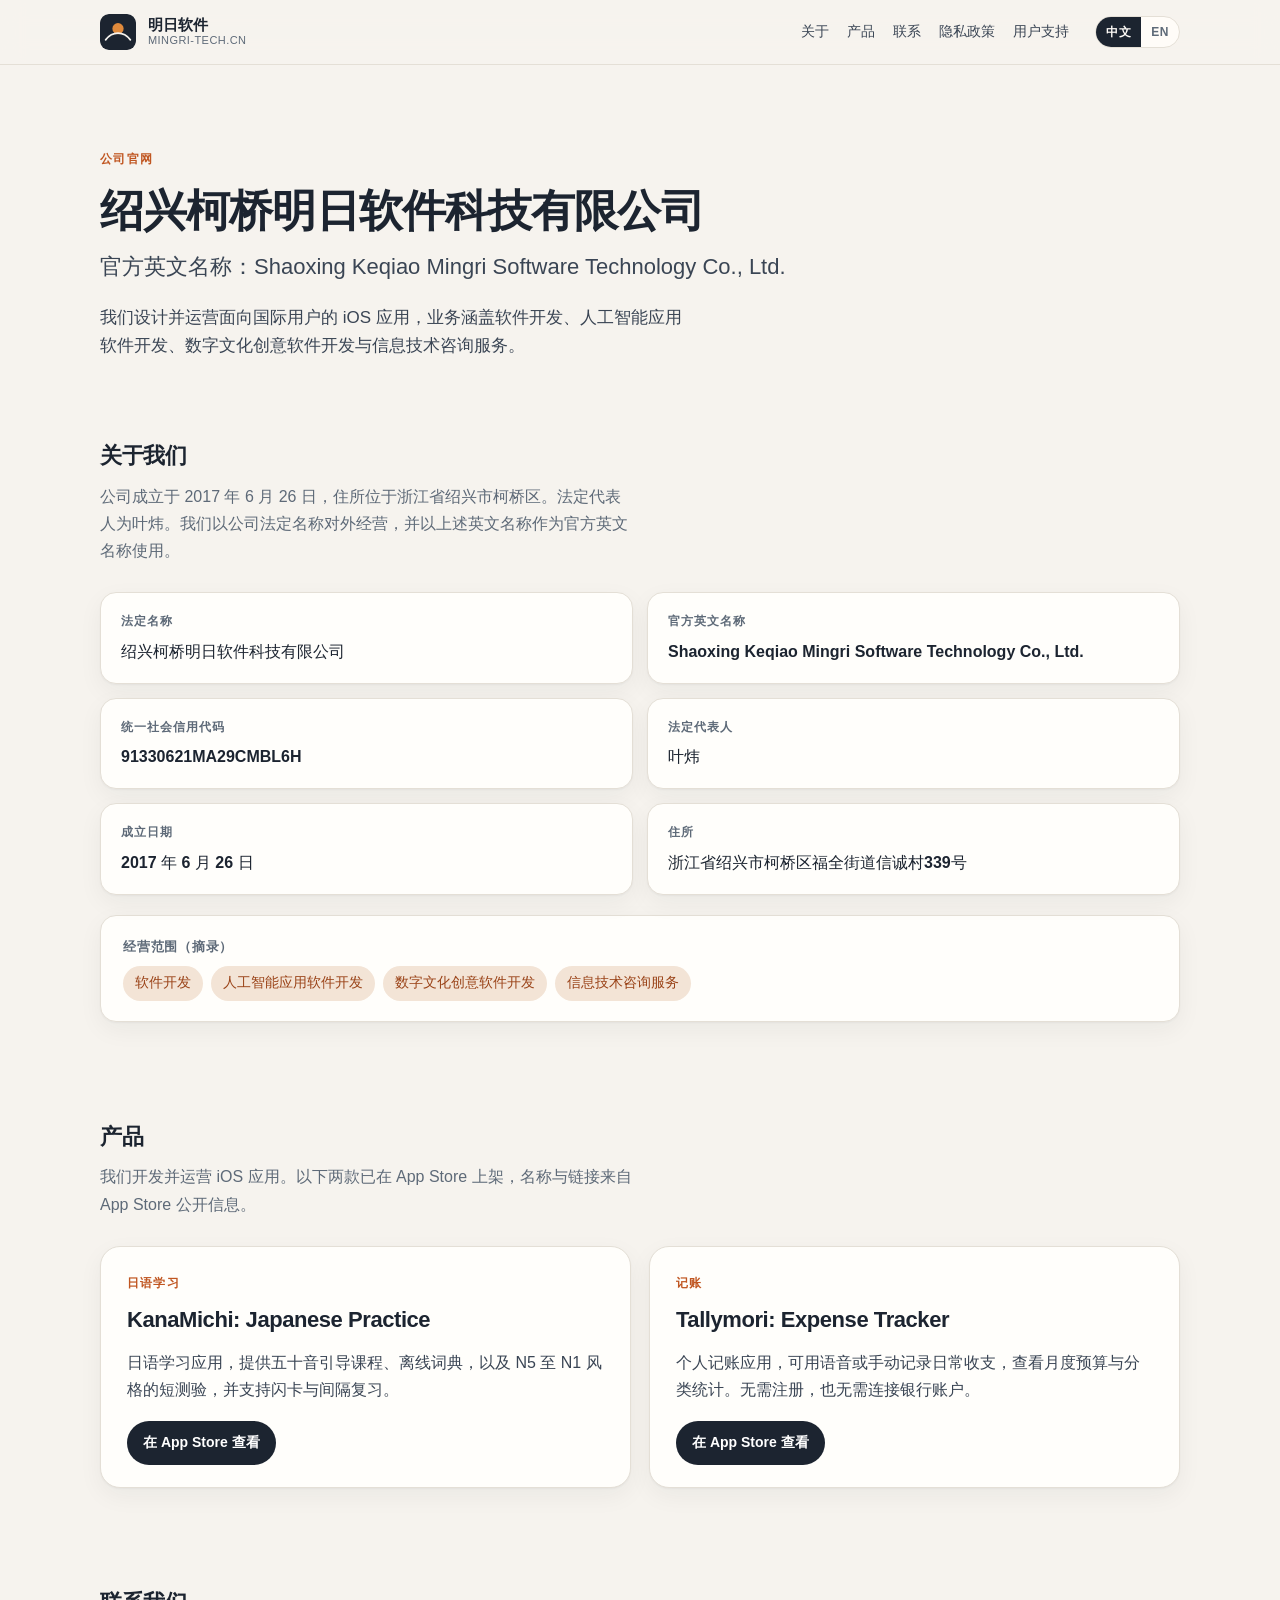
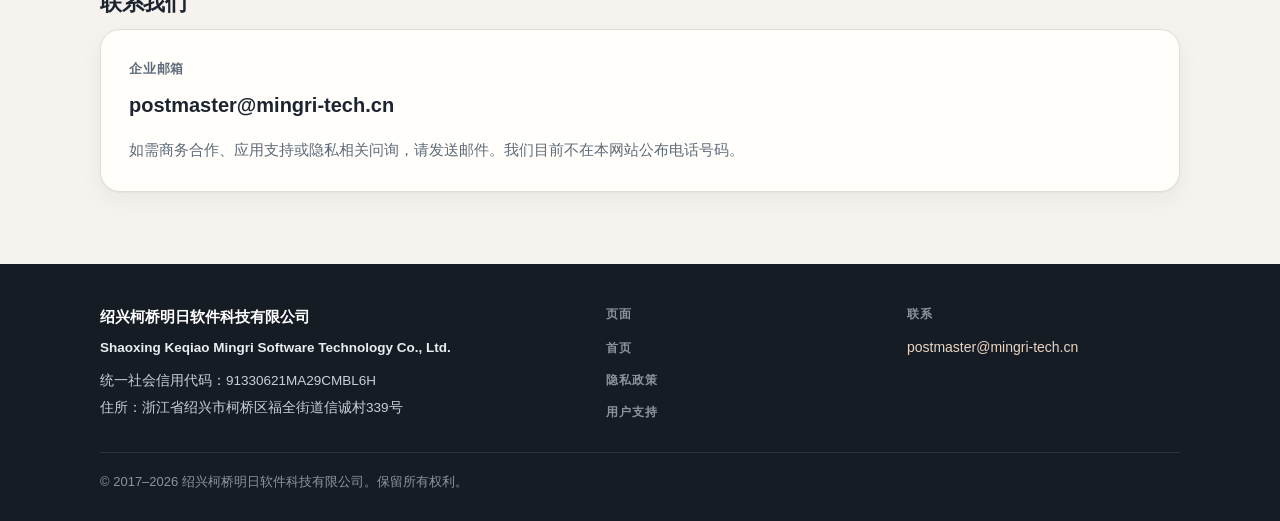
==== index.html @ 7a25061c "Initial site" ====
<!DOCTYPE html>
<html lang="zh-CN">
<head>
  <meta charset="utf-8">
  <meta name="viewport" content="width=device-width, initial-scale=1">
  <title>绍兴柯桥明日软件科技有限公司 · Mingri Software</title>
  <meta name="description" content="绍兴柯桥明日软件科技有限公司（官方英文名称：Shaoxing Keqiao Mingri Software Technology Co., Ltd.）是一家从事软件开发与信息技术咨询的公司，开发日语学习与记账等 iOS 应用。">
  <link rel="icon" href="favicon.svg" type="image/svg+xml">
  <link rel="canonical" href="https://mingri-tech.cn/">
  <link rel="stylesheet" href="styles.css">
</head>
<body>
  <header class="site-header">
    <div class="wrap header-inner">
      <a class="brand" href="index.html">
        <img class="mark" src="favicon.svg" width="36" height="36" alt="">
        <span class="brand-text">
          <span class="brand-name zh">明日软件</span>
          <span class="brand-name en">Mingri Software</span>
          <span class="brand-sub">mingri-tech.cn</span>
        </span>
      </a>
      <nav class="nav" aria-label="Primary">
        <a href="index.html#about"><span class="zh">关于</span><span class="en">About</span></a>
        <a href="index.html#products"><span class="zh">产品</span><span class="en">Products</span></a>
        <a href="index.html#contact"><span class="zh">联系</span><span class="en">Contact</span></a>
        <a href="privacy.html"><span class="zh">隐私政策</span><span class="en">Privacy</span></a>
        <a href="support.html"><span class="zh">用户支持</span><span class="en">Support</span></a>
        <div class="lang-toggle" role="group" aria-label="Language">
          <button type="button" data-lang-btn="zh" aria-pressed="true">中文</button>
          <button type="button" data-lang-btn="en" aria-pressed="false">EN</button>
        </div>
      </nav>
    </div>
  </header>

  <main>
    <section class="hero">
      <div class="wrap">
        <p class="eyebrow zh">公司官网</p>
        <p class="eyebrow en">Official website</p>
        <h1>绍兴柯桥明日软件科技有限公司</h1>
        <p class="official-en zh">官方英文名称：Shaoxing Keqiao Mingri Software Technology Co., Ltd.</p>
        <p class="official-en en">Official English name: Shaoxing Keqiao Mingri Software Technology Co., Ltd.</p>
        <p class="lede zh">我们设计并运营面向国际用户的 iOS 应用，业务涵盖软件开发、人工智能应用软件开发、数字文化创意软件开发与信息技术咨询服务。</p>
        <p class="lede en">We design and operate iOS apps for international users. Our business includes software development, AI application software, digital creative software, and information-technology consulting.</p>
      </div>
    </section>

    <section id="about">
      <div class="wrap">
        <h2 class="zh">关于我们</h2>
        <h2 class="en">About us</h2>
        <p class="section-lead zh">公司成立于 2017 年 6 月 26 日，住所位于浙江省绍兴市柯桥区。法定代表人为叶炜。我们以公司法定名称对外经营，并以上述英文名称作为官方英文名称使用。</p>
        <p class="section-lead en">The company was founded on 26 June 2017 and is located in Keqiao District, Shaoxing, Zhejiang Province, China. The legal representative is Ye Wei (叶炜). We operate under the legal Chinese name above, and use Shaoxing Keqiao Mingri Software Technology Co., Ltd. as the official English name.</p>

        <dl class="facts">
          <div class="fact">
            <dt class="zh">法定名称</dt><dt class="en">Legal name</dt>
            <dd>绍兴柯桥明日软件科技有限公司</dd>
          </div>
          <div class="fact">
            <dt class="zh">官方英文名称</dt><dt class="en">Official English name</dt>
            <dd>Shaoxing Keqiao Mingri Software Technology Co., Ltd.</dd>
          </div>
          <div class="fact">
            <dt class="zh">统一社会信用代码</dt><dt class="en">Unified Social Credit Code</dt>
            <dd>91330621MA29CMBL6H</dd>
          </div>
          <div class="fact">
            <dt class="zh">法定代表人</dt><dt class="en">Legal representative</dt>
            <dd class="zh">叶炜</dd>
            <dd class="en">Ye Wei (叶炜)</dd>
          </div>
          <div class="fact">
            <dt class="zh">成立日期</dt><dt class="en">Date of establishment</dt>
            <dd class="zh">2017 年 6 月 26 日</dd>
            <dd class="en">26 June 2017</dd>
          </div>
          <div class="fact">
            <dt class="zh">住所</dt><dt class="en">Registered address</dt>
            <dd class="zh">浙江省绍兴市柯桥区福全街道信诚村339号</dd>
            <dd class="en">No. 339, Xincheng Village, Fuquan Subdistrict, Keqiao District, Shaoxing, Zhejiang Province, China</dd>
          </div>
        </dl>

        <div class="scope">
          <p class="zh">经营范围（摘录）</p>
          <p class="en">Business scope (excerpt)</p>
          <ul>
            <li class="zh">软件开发</li><li class="en">Software development</li>
            <li class="zh">人工智能应用软件开发</li><li class="en">AI application software development</li>
            <li class="zh">数字文化创意软件开发</li><li class="en">Digital creative software development</li>
            <li class="zh">信息技术咨询服务</li><li class="en">Information-technology consulting</li>
          </ul>
        </div>
      </div>
    </section>

    <section id="products">
      <div class="wrap">
        <h2 class="zh">产品</h2>
        <h2 class="en">Products</h2>
        <p class="section-lead zh">我们开发并运营 iOS 应用。以下两款已在 App Store 上架，名称与链接来自 App Store 公开信息。</p>
        <p class="section-lead en">We develop and operate iOS apps. The two titles below are listed on the App Store; names and links are taken from public App Store listings.</p>

        <div class="products">
          <article class="product">
            <div class="product-kicker zh">日语学习</div>
            <div class="product-kicker en">Japanese learning</div>
            <h3>KanaMichi: Japanese Practice</h3>
            <p class="zh">日语学习应用，提供五十音引导课程、离线词典，以及 N5 至 N1 风格的短测验，并支持闪卡与间隔复习。</p>
            <p class="en">A Japanese-learning app with guided hiragana and katakana lessons, an offline dictionary, and short JLPT-style quizzes from N5 to N1, plus flashcards and spaced review.</p>
            <a class="store-link" href="https://apps.apple.com/app/kanamichi-japanese-practice/id6822187672" rel="noopener noreferrer">
              <span class="zh">在 App Store 查看</span>
              <span class="en">View on the App Store</span>
            </a>
          </article>
          <article class="product">
            <div class="product-kicker zh">记账</div>
            <div class="product-kicker en">Expense tracking</div>
            <h3>Tallymori: Expense Tracker</h3>
            <p class="zh">个人记账应用，可用语音或手动记录日常收支，查看月度预算与分类统计。无需注册，也无需连接银行账户。</p>
            <p class="en">A personal expense tracker with voice or manual entry, monthly budgets, and category summaries. No sign-up or bank connection is required.</p>
            <a class="store-link" href="https://apps.apple.com/app/tallymori-expense-tracker/id6826859435" rel="noopener noreferrer">
              <span class="zh">在 App Store 查看</span>
              <span class="en">View on the App Store</span>
            </a>
          </article>
        </div>
      </div>
    </section>

    <section id="contact">
      <div class="wrap">
        <h2 class="zh">联系我们</h2>
        <h2 class="en">Contact</h2>
        <div class="contact-card">
          <div class="label zh">企业邮箱</div>
          <div class="label en">Company email</div>
          <a class="mail" href="mailto:postmaster@mingri-tech.cn">postmaster@mingri-tech.cn</a>
          <p class="note zh">如需商务合作、应用支持或隐私相关问询，请发送邮件。我们目前不在本网站公布电话号码。</p>
          <p class="note en">Please use this address for business inquiries, app support, or privacy questions. We do not publish a phone number on this website.</p>
        </div>
      </div>
    </section>
  </main>
  <footer class="site-footer">
    <div class="wrap">
      <div class="footer-grid">
        <div>
          <p class="footer-legal-name">绍兴柯桥明日软件科技有限公司</p>
          <p class="footer-meta" style="color:#e8edf2;font-weight:600;margin-bottom:10px;">Shaoxing Keqiao Mingri Software Technology Co., Ltd.</p>
          <p class="footer-meta zh">统一社会信用代码：91330621MA29CMBL6H</p>
          <p class="footer-meta en">Unified Social Credit Code: 91330621MA29CMBL6H</p>
          <p class="footer-meta zh">住所：浙江省绍兴市柯桥区福全街道信诚村339号</p>
          <p class="footer-meta en">Address: No. 339, Xincheng Village, Fuquan Subdistrict, Keqiao District, Shaoxing, Zhejiang Province, China</p>
        </div>
        <div class="footer-nav">
          <span class="zh">页面</span><span class="en">Pages</span>
          <a href="index.html"><span class="zh">首页</span><span class="en">Home</span></a>
          <a href="privacy.html"><span class="zh">隐私政策</span><span class="en">Privacy Policy</span></a>
          <a href="support.html"><span class="zh">用户支持</span><span class="en">Support</span></a>
        </div>
        <div class="footer-nav">
          <span class="zh">联系</span><span class="en">Contact</span>
          <a href="mailto:postmaster@mingri-tech.cn">postmaster@mingri-tech.cn</a>
        </div>
      </div>
      <p class="copy zh">© 2017–2026 绍兴柯桥明日软件科技有限公司。保留所有权利。</p>
      <p class="copy en">© 2017–2026 Shaoxing Keqiao Mingri Software Technology Co., Ltd. All rights reserved.</p>
      <!-- ICP备案号：待备案完成后在此展示，例如 浙ICP备XXXXXXXX号。当前站点托管于中国大陆以外，暂不需要备案。 -->
    </div>
  </footer>

  <script src="lang.js"></script>
</body>
</html>
---- styles.css ----
/* Mingri Software — company site */
:root {
  --ink: #1c2430;
  --ink-soft: #3a4554;
  --muted: #5e6a78;
  --paper: #f6f3ee;
  --white: #fffcf8;
  --line: #e4dfd6;
  --accent: #c05621;
  --accent-dark: #9a4318;
  --accent-soft: #f3e4d6;
  --card: #fffefb;
  --footer: #161c24;
  --ok: #2c5f4a;
  --warn: #8a5a12;
  --warn-bg: #f8efd8;
  --radius: 16px;
  --shadow: 0 1px 2px rgba(28, 36, 48, 0.04), 0 8px 24px rgba(28, 36, 48, 0.05);
  --max: 1080px;
  --font: -apple-system, BlinkMacSystemFont, "Segoe UI", "PingFang SC", "Hiragino Sans GB", "Noto Sans SC", "Microsoft YaHei", "Helvetica Neue", Arial, sans-serif;
}

* { box-sizing: border-box; }
html { scroll-behavior: smooth; }
body {
  margin: 0;
  font-family: var(--font);
  color: var(--ink);
  background: var(--paper);
  line-height: 1.7;
  -webkit-text-size-adjust: 100%;
}
img { max-width: 100%; height: auto; }
a { color: var(--accent); text-decoration: none; }
a:hover { text-decoration: underline; text-underline-offset: 3px; }
a:focus-visible, button:focus-visible {
  outline: 2px solid var(--accent);
  outline-offset: 3px;
}

html[lang="en"] .zh { display: none !important; }
html:not([lang="en"]) .en { display: none !important; }

.wrap { width: min(var(--max), calc(100% - 40px)); margin: 0 auto; }

/* Header */
.site-header {
  position: sticky;
  top: 0;
  z-index: 20;
  background: color-mix(in srgb, var(--paper) 88%, transparent);
  backdrop-filter: saturate(1.2) blur(12px);
  border-bottom: 1px solid var(--line);
}
.header-inner {
  display: flex;
  align-items: center;
  justify-content: space-between;
  gap: 20px;
  padding: 14px 0;
}
.brand {
  display: flex;
  align-items: center;
  gap: 12px;
  color: inherit;
  text-decoration: none;
  min-width: 0;
}
.brand:hover { text-decoration: none; }
.mark {
  width: 36px;
  height: 36px;
  flex: 0 0 36px;
  border-radius: 9px;
  display: block;
}
.brand-text { display: flex; flex-direction: column; line-height: 1.2; min-width: 0; }
.brand-name { font-weight: 650; font-size: 15px; letter-spacing: 0.01em; }
.brand-sub { font-size: 11px; color: var(--muted); letter-spacing: 0.04em; text-transform: uppercase; }

.nav {
  display: flex;
  align-items: center;
  gap: 4px 18px;
  flex-wrap: wrap;
  justify-content: flex-end;
}
.nav a {
  color: var(--ink-soft);
  font-size: 14px;
  font-weight: 500;
  text-decoration: none;
  padding: 4px 0;
}
.nav a:hover, .nav a[aria-current="page"] { color: var(--ink); }
.lang-toggle {
  display: inline-flex;
  align-items: center;
  margin-left: 8px;
  border: 1px solid var(--line);
  border-radius: 999px;
  overflow: hidden;
  background: var(--white);
}
.lang-toggle button {
  appearance: none;
  border: 0;
  background: transparent;
  color: var(--muted);
  font: inherit;
  font-size: 12px;
  font-weight: 600;
  letter-spacing: 0.04em;
  padding: 5px 10px;
  cursor: pointer;
}
.lang-toggle button[aria-pressed="true"] {
  background: var(--ink);
  color: var(--white);
}

/* Hero */
.hero { padding: 72px 0 28px; }
.eyebrow {
  display: inline-block;
  font-size: 12px;
  font-weight: 650;
  letter-spacing: 0.12em;
  text-transform: uppercase;
  color: var(--accent);
  margin-bottom: 16px;
}
.hero h1 {
  font-size: clamp(28px, 4.4vw, 44px);
  line-height: 1.2;
  letter-spacing: -0.02em;
  margin: 0 0 10px;
  font-weight: 700;
}
.official-en {
  font-size: clamp(17px, 2.2vw, 22px);
  color: var(--ink-soft);
  margin: 0 0 18px;
  font-weight: 500;
}
.lede { max-width: 62ch; color: var(--ink-soft); font-size: 17px; margin: 0; }

/* Sections */
section { padding: 48px 0; }
section h2 {
  font-size: 22px;
  margin: 0 0 8px;
  letter-spacing: -0.02em;
}
.section-lead { color: var(--muted); margin: 0 0 28px; max-width: 60ch; }

.facts {
  display: grid;
  grid-template-columns: repeat(2, 1fr);
  gap: 14px;
  margin-top: 28px;
}
.fact {
  background: var(--card);
  border: 1px solid var(--line);
  border-radius: var(--radius);
  padding: 18px 20px;
  box-shadow: var(--shadow);
}
.fact dt {
  font-size: 12px;
  letter-spacing: 0.08em;
  text-transform: uppercase;
  color: var(--muted);
  font-weight: 650;
  margin: 0 0 6px;
}
.fact dd { margin: 0; font-weight: 550; }

.scope {
  margin-top: 20px;
  background: var(--card);
  border: 1px solid var(--line);
  border-radius: var(--radius);
  padding: 20px 22px;
  box-shadow: var(--shadow);
}
.scope p { margin: 0 0 8px; color: var(--muted); font-size: 13px; letter-spacing: 0.06em; text-transform: uppercase; font-weight: 650; }
.scope ul { margin: 0; padding: 0; list-style: none; display: flex; flex-wrap: wrap; gap: 8px; }
.scope li {
  background: var(--accent-soft);
  color: var(--accent-dark);
  border-radius: 999px;
  padding: 6px 12px;
  font-size: 13.5px;
  font-weight: 550;
}

/* Products */
.products { display: grid; grid-template-columns: repeat(2, 1fr); gap: 18px; }
.product {
  background: var(--card);
  border: 1px solid var(--line);
  border-radius: 20px;
  padding: 26px 26px 22px;
  box-shadow: var(--shadow);
  display: flex;
  flex-direction: column;
  min-height: 100%;
}
.product-kicker {
  font-size: 12px;
  font-weight: 650;
  letter-spacing: 0.1em;
  text-transform: uppercase;
  color: var(--accent);
  margin-bottom: 8px;
}
.product h3 { margin: 0 0 10px; font-size: 22px; letter-spacing: -0.02em; }
.product p { margin: 0 0 18px; color: var(--ink-soft); flex: 1; }
.store-link {
  display: inline-flex;
  align-items: center;
  gap: 8px;
  align-self: flex-start;
  background: var(--ink);
  color: #fff;
  border-radius: 999px;
  padding: 10px 16px;
  font-size: 14px;
  font-weight: 600;
  text-decoration: none;
}
.store-link:hover { background: var(--accent-dark); text-decoration: none; color: #fff; }

/* Contact */
.contact-card {
  background: var(--card);
  border: 1px solid var(--line);
  border-radius: 20px;
  padding: 28px;
  box-shadow: var(--shadow);
  display: grid;
  gap: 8px;
}
.contact-card .label { color: var(--muted); font-size: 13px; font-weight: 650; letter-spacing: 0.06em; text-transform: uppercase; }
.contact-card a.mail { font-size: 20px; font-weight: 650; color: var(--ink); }
.note { color: var(--muted); margin: 8px 0 0; font-size: 14.5px; }

/* Legal / support typography */
.doc { padding: 48px 0 80px; }
.doc-head { margin-bottom: 28px; }
.doc h1 { font-size: clamp(26px, 3.6vw, 36px); margin: 0 0 10px; letter-spacing: -0.02em; }
.doc .meta { color: var(--muted); margin: 0; }
.review-banner {
  background: var(--warn-bg);
  border: 1px solid color-mix(in srgb, var(--warn) 28%, var(--line));
  color: #5c3d0c;
  border-radius: 14px;
  padding: 16px 18px;
  margin: 0 0 28px;
}
.review-banner strong { display: block; margin-bottom: 4px; }
.prose {
  background: var(--card);
  border: 1px solid var(--line);
  border-radius: 20px;
  padding: 8px 32px 32px;
  box-shadow: var(--shadow);
}
.prose h2 {
  font-size: 19px;
  margin: 32px 0 8px;
  padding-top: 8px;
  border-top: 1px solid var(--line);
}
.prose h2:first-child { border-top: 0; }
.prose p, .prose li { color: var(--ink-soft); }
.prose ul { padding-left: 1.2em; }
.faq h3 { font-size: 16.5px; margin: 22px 0 6px; }

/* Footer */
.site-footer {
  background: var(--footer);
  color: #c9cfd6;
  padding: 40px 0 28px;
  margin-top: 24px;
}
.site-footer a { color: #e8d5c4; }
.footer-grid {
  display: grid;
  grid-template-columns: 1.4fr 0.8fr 0.8fr;
  gap: 28px;
  padding-bottom: 28px;
  border-bottom: 1px solid #2a323c;
}
.footer-legal-name { color: #fff; font-weight: 650; font-size: 15px; margin: 0 0 8px; }
.footer-meta { margin: 0 0 4px; font-size: 13.5px; }
.footer-nav { display: flex; flex-direction: column; gap: 8px; font-size: 14px; }
.footer-nav span { color: #8b949e; font-size: 12px; letter-spacing: 0.08em; text-transform: uppercase; font-weight: 650; margin-bottom: 4px; }
.copy { font-size: 13px; color: #8b949e; margin: 18px 0 0; }

@media (max-width: 800px) {
  .facts, .products, .footer-grid { grid-template-columns: 1fr; }
  .hero { padding-top: 48px; }
  .header-inner { flex-wrap: wrap; }
  .nav { width: 100%; justify-content: flex-start; }
  .prose { padding: 4px 20px 24px; }
  .wrap { width: min(var(--max), calc(100% - 28px)); }
}
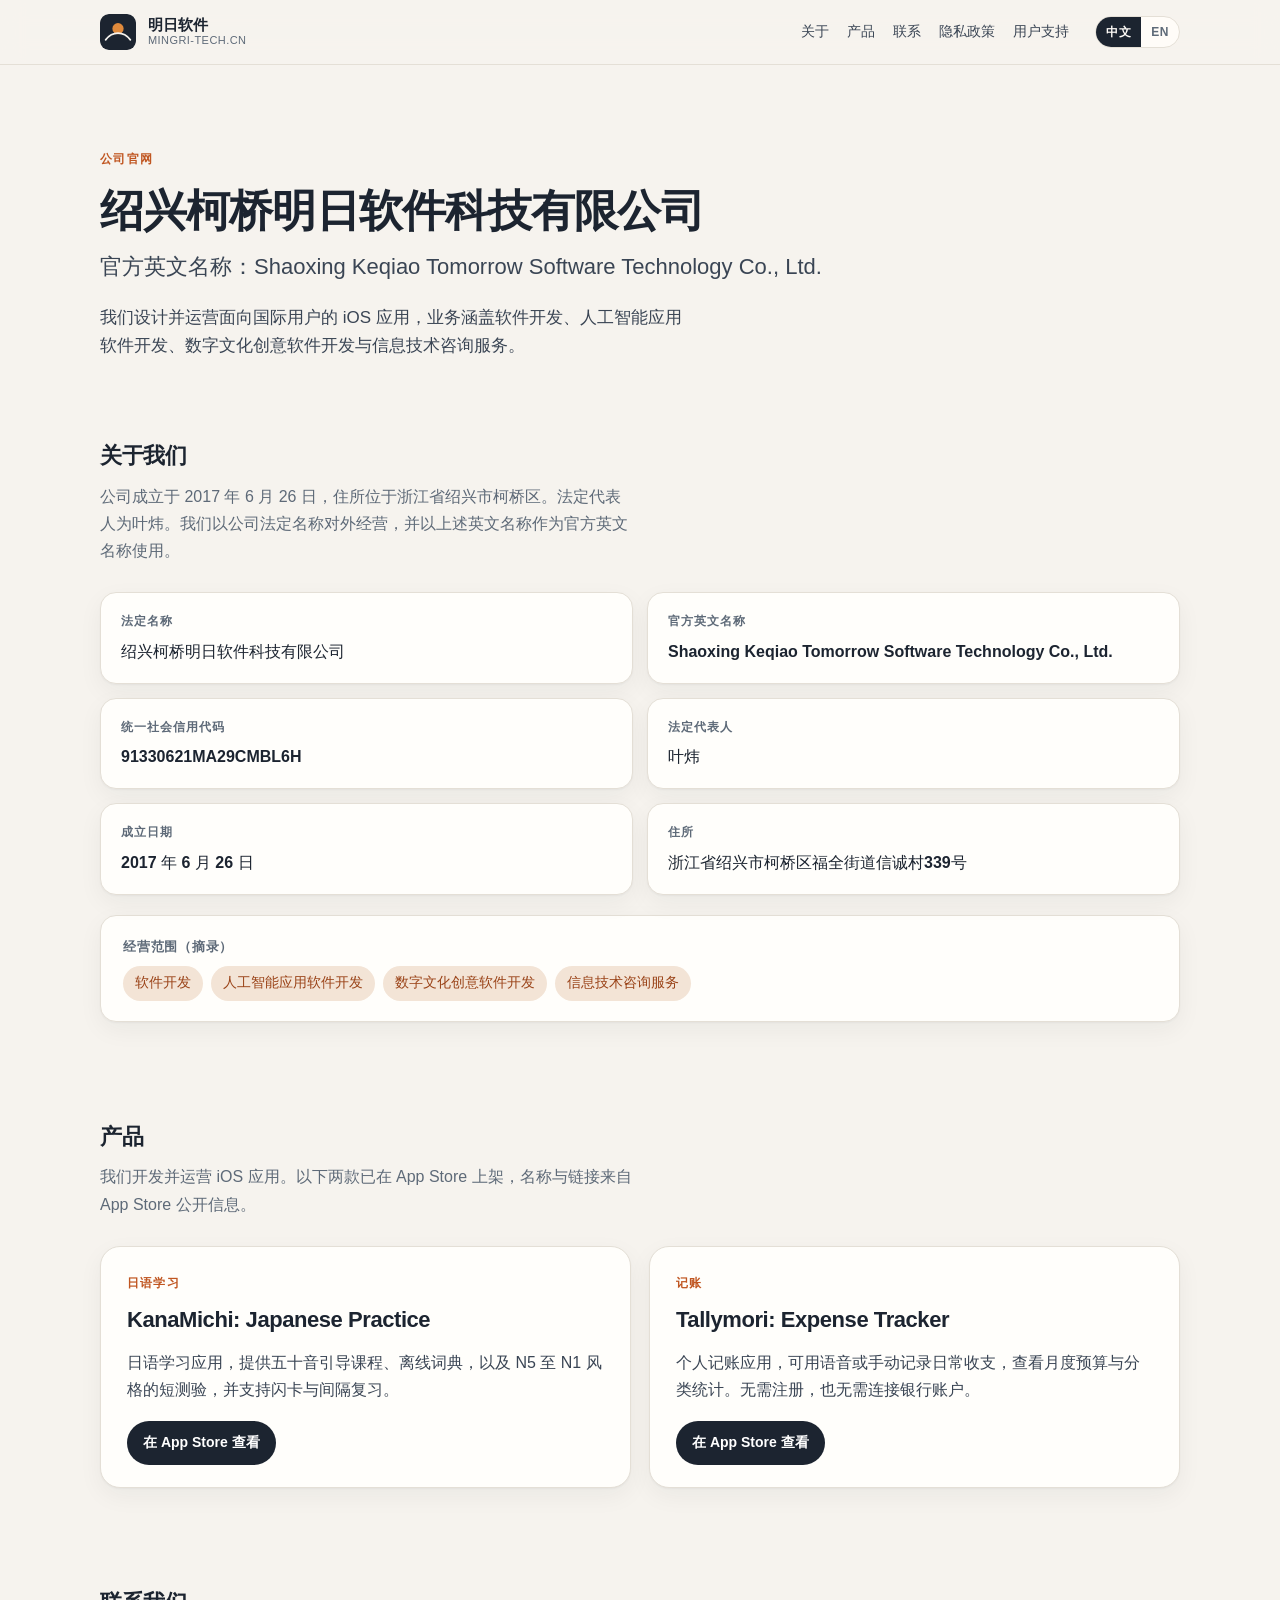
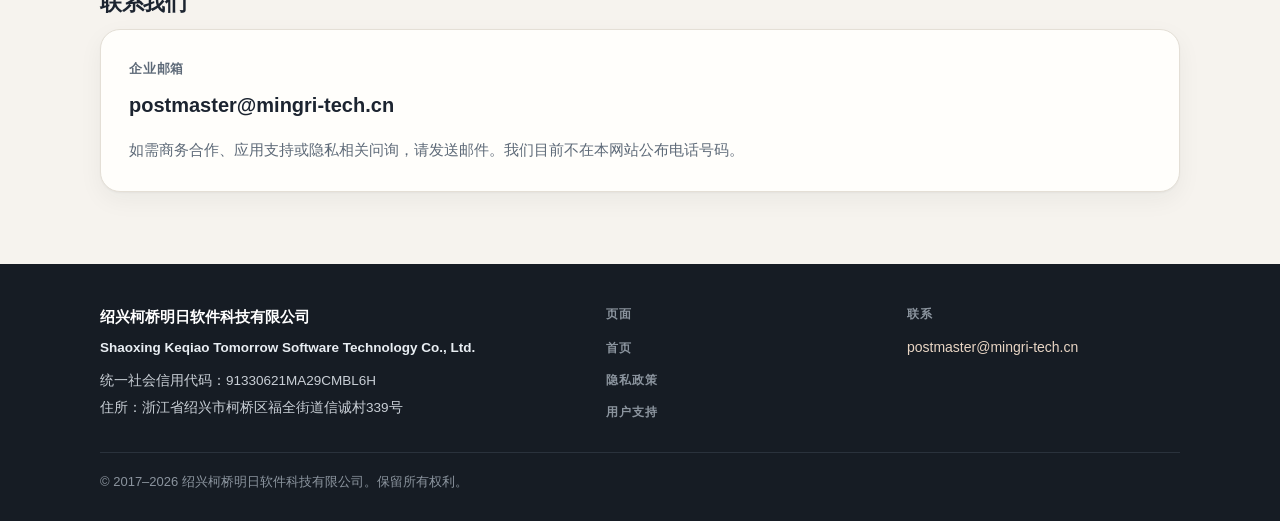
==== commit 11204993: "Use D&B English name: Tomorrow Software" ====
--- a/index.html
+++ b/index.html
@@ -3,8 +3,8 @@
 <head>
   <meta charset="utf-8">
   <meta name="viewport" content="width=device-width, initial-scale=1">
-  <title>绍兴柯桥明日软件科技有限公司 · Mingri Software</title>
-  <meta name="description" content="绍兴柯桥明日软件科技有限公司（官方英文名称：Shaoxing Keqiao Mingri Software Technology Co., Ltd.）是一家从事软件开发与信息技术咨询的公司，开发日语学习与记账等 iOS 应用。">
+  <title>绍兴柯桥明日软件科技有限公司 · Tomorrow Software</title>
+  <meta name="description" content="绍兴柯桥明日软件科技有限公司（官方英文名称：Shaoxing Keqiao Tomorrow Software Technology Co., Ltd.）是一家从事软件开发与信息技术咨询的公司，开发日语学习与记账等 iOS 应用。">
   <link rel="icon" href="favicon.svg" type="image/svg+xml">
   <link rel="canonical" href="https://mingri-tech.cn/">
   <link rel="stylesheet" href="styles.css">
@@ -16,7 +16,7 @@
         <img class="mark" src="favicon.svg" width="36" height="36" alt="">
         <span class="brand-text">
           <span class="brand-name zh">明日软件</span>
-          <span class="brand-name en">Mingri Software</span>
+          <span class="brand-name en">Tomorrow Software</span>
           <span class="brand-sub">mingri-tech.cn</span>
         </span>
       </a>
@@ -40,8 +40,8 @@
         <p class="eyebrow zh">公司官网</p>
         <p class="eyebrow en">Official website</p>
         <h1>绍兴柯桥明日软件科技有限公司</h1>
-        <p class="official-en zh">官方英文名称：Shaoxing Keqiao Mingri Software Technology Co., Ltd.</p>
-        <p class="official-en en">Official English name: Shaoxing Keqiao Mingri Software Technology Co., Ltd.</p>
+        <p class="official-en zh">官方英文名称：Shaoxing Keqiao Tomorrow Software Technology Co., Ltd.</p>
+        <p class="official-en en">Official English name: Shaoxing Keqiao Tomorrow Software Technology Co., Ltd.</p>
         <p class="lede zh">我们设计并运营面向国际用户的 iOS 应用，业务涵盖软件开发、人工智能应用软件开发、数字文化创意软件开发与信息技术咨询服务。</p>
         <p class="lede en">We design and operate iOS apps for international users. Our business includes software development, AI application software, digital creative software, and information-technology consulting.</p>
       </div>
@@ -52,7 +52,7 @@
         <h2 class="zh">关于我们</h2>
         <h2 class="en">About us</h2>
         <p class="section-lead zh">公司成立于 2017 年 6 月 26 日，住所位于浙江省绍兴市柯桥区。法定代表人为叶炜。我们以公司法定名称对外经营，并以上述英文名称作为官方英文名称使用。</p>
-        <p class="section-lead en">The company was founded on 26 June 2017 and is located in Keqiao District, Shaoxing, Zhejiang Province, China. The legal representative is Ye Wei (叶炜). We operate under the legal Chinese name above, and use Shaoxing Keqiao Mingri Software Technology Co., Ltd. as the official English name.</p>
+        <p class="section-lead en">The company was founded on 26 June 2017 and is located in Keqiao District, Shaoxing, Zhejiang Province, China. The legal representative is Ye Wei (叶炜). We operate under the legal Chinese name above, and use Shaoxing Keqiao Tomorrow Software Technology Co., Ltd. as the official English name.</p>
 
         <dl class="facts">
           <div class="fact">
@@ -61,7 +61,7 @@
           </div>
           <div class="fact">
             <dt class="zh">官方英文名称</dt><dt class="en">Official English name</dt>
-            <dd>Shaoxing Keqiao Mingri Software Technology Co., Ltd.</dd>
+            <dd>Shaoxing Keqiao Tomorrow Software Technology Co., Ltd.</dd>
           </div>
           <div class="fact">
             <dt class="zh">统一社会信用代码</dt><dt class="en">Unified Social Credit Code</dt>
@@ -150,7 +150,7 @@
       <div class="footer-grid">
         <div>
           <p class="footer-legal-name">绍兴柯桥明日软件科技有限公司</p>
-          <p class="footer-meta" style="color:#e8edf2;font-weight:600;margin-bottom:10px;">Shaoxing Keqiao Mingri Software Technology Co., Ltd.</p>
+          <p class="footer-meta" style="color:#e8edf2;font-weight:600;margin-bottom:10px;">Shaoxing Keqiao Tomorrow Software Technology Co., Ltd.</p>
           <p class="footer-meta zh">统一社会信用代码：91330621MA29CMBL6H</p>
           <p class="footer-meta en">Unified Social Credit Code: 91330621MA29CMBL6H</p>
           <p class="footer-meta zh">住所：浙江省绍兴市柯桥区福全街道信诚村339号</p>
@@ -168,7 +168,7 @@
         </div>
       </div>
       <p class="copy zh">© 2017–2026 绍兴柯桥明日软件科技有限公司。保留所有权利。</p>
-      <p class="copy en">© 2017–2026 Shaoxing Keqiao Mingri Software Technology Co., Ltd. All rights reserved.</p>
+      <p class="copy en">© 2017–2026 Shaoxing Keqiao Tomorrow Software Technology Co., Ltd. All rights reserved.</p>
       <!-- ICP备案号：待备案完成后在此展示，例如 浙ICP备XXXXXXXX号。当前站点托管于中国大陆以外，暂不需要备案。 -->
     </div>
   </footer>
--- a/styles.css
+++ b/styles.css
@@ -1,4 +1,4 @@
-/* Mingri Software — company site */
+/* Tomorrow Software — company site */
 :root {
   --ink: #1c2430;
   --ink-soft: #3a4554;
